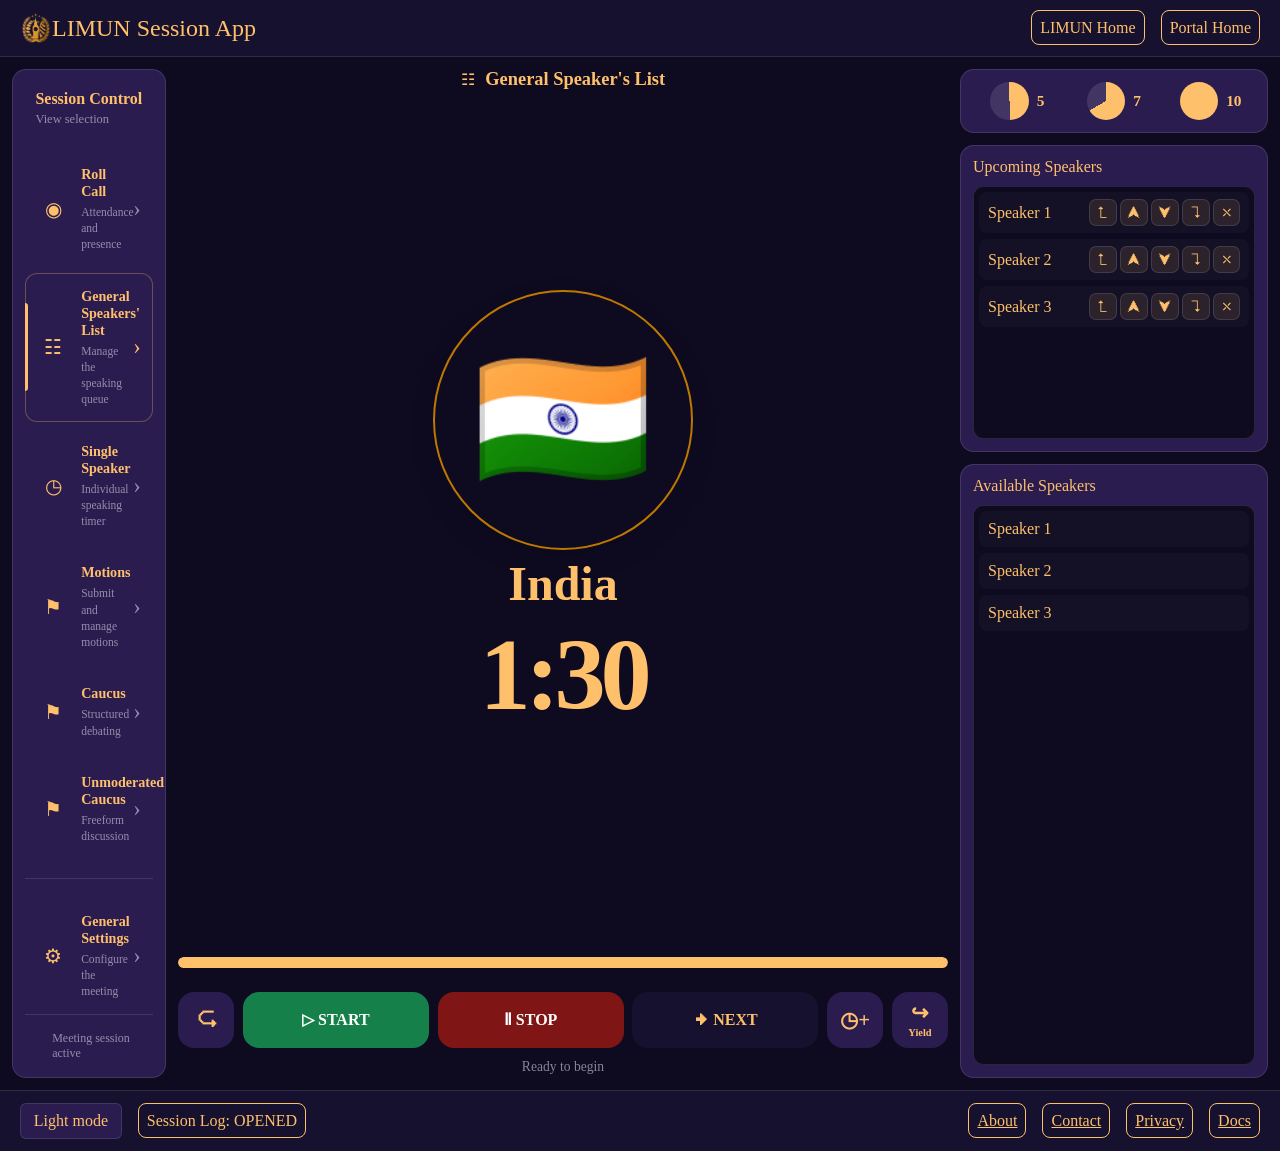
==== app.html @ 5c1986b1 "push, and new ui" ====
<!DOCTYPE html>
<html lang="en">
<head>
    <meta charset="UTF-8">
    <meta name="viewport" content="width=device-width, initial-scale=1.0">
    <title>LIMUN Session App</title>
    <link rel="stylesheet" href="static/css/app.css">
</head>
<body>
    <div class="page">
        <header class="header">
            <div class="icon-text">            
                <img src="assets/logo.png" alt="" class="icon">
                <h1>LIMUN Session App</h1>
            </div>
            <span>
                <a>LIMUN Home</a>
                <a>Portal Home</a>
            </span>
        </header>

        <main class="main-content">
            <!-- Left column -->
            <section class="content-grid">
                <div class="box">
                    <aside class="view-sidebar">
                        <div class="sidebar-heading">
                            <div>
                                <h2>Session Control</h2>
                                <p>View selection</p>
                            </div>
                        </div>

                        <nav class="view-navigation" aria-label="Meeting views">
                            <button class="view-nav-item"
                                    type="button"
                                    data-view="roll-call"
                                    aria-current="page">
                                <span class="view-icon">◉</span>
                                <span class="view-label">
                                    <strong>Roll Call</strong>
                                    <small>Attendance and presence</small>
                                </span>
                                <span class="view-chevron">›</span>
                            </button>

                            <button class="view-nav-item active"
                                    type="button"
                                    data-view="gsl">
                                <span class="view-icon">☷</span>
                                <span class="view-label">
                                    <strong>General Speakers' List</strong>
                                    <small>Manage the speaking queue</small>
                                </span>
                                <span class="view-chevron">›</span>
                            </button>
                            
                            <button class="view-nav-item"
                                    type="button"
                                    data-view="single-speaker">
                                <span class="view-icon">◷</span>
                                <span class="view-label">
                                    <strong>Single Speaker</strong>
                                    <small>Individual speaking timer</small>
                                </span>
                                <span class="view-chevron">›</span>
                            </button>
                            
                            <button class="view-nav-item"
                                    type="button"
                                    data-view="motions">
                                <span class="view-icon">⚑</span>
                                <span class="view-label">
                                    <strong>Motions</strong>
                                    <small>Submit and manage motions</small>
                                </span>
                                <span class="view-chevron">›</span>
                            </button>
                            
                            <button class="view-nav-item"
                                    type="button"
                                    data-view="motions">
                                <span class="view-icon">⚑</span>
                                <span class="view-label">
                                    <strong>Caucus</strong>
                                    <small>Structured debating</small>
                                </span>
                                <span class="view-chevron">›</span>
                            </button>
                            
                            <button class="view-nav-item"
                                    type="button"
                                    data-view="motions">
                                <span class="view-icon">⚑</span>
                                <span class="view-label">
                                    <strong>Unmoderated Caucus</strong>
                                    <small>Freeform discussion</small>
                                </span>
                                <span class="view-chevron">›</span>
                            </button>

                            <div class="sidebar-divider"></div>

                            <div class="sidebar-bottom">
                                <button class="view-nav-item"
                                        type="button"
                                        data-view="settings">
                                    <span class="view-icon">⚙</span>
                                    <span class="view-label">
                                        <strong>General Settings</strong>
                                        <small>Configure the meeting</small>
                                    </span>
                                    <span class="view-chevron">›</span>
                                </button>
                            </div>
                        </nav>

                        <div class="sidebar-footer">
                            <span class="status-indicator"></span>
                            <span>Meeting session active</span>
                        </div>
                    </aside>
                </div>

                <div class="central-column">
                    <section class="speaker-timer" aria-label="Current speaker">
                        <div class="timer-queue-heading">
                            <span aria-hidden="true">☷</span>
                            <h2>General Speaker's List</h2>
                        </div>

                        <div class="timer-main">
                            <div class="speaker-flag" id="speaker-flag">🇮🇳</div>
                            <h1 id="speaker-name">India</h1>
                            <div class="timer-display" id="timer-display" role="timer"
                                 aria-live="off">1:30</div>
                        </div>

                        <div class="timer-bottom">
                            <div class="timer-progress-row">
                                <div class="timer-track"
                                     role="progressbar"
                                     aria-label="Speaking time remaining"
                                     aria-valuemin="0"
                                     aria-valuemax="90"
                                     aria-valuenow="90"
                                     id="timer-progress">
                                    <div class="timer-progress-fill" id="timer-fill"></div>
                                </div>
                            </div>

                            <div class="timer-controls">
                                <button type="button" class="timer-icon-btn"
                                        id="reset-timer" title="Reset timer">⮎</button>
                                <button type="button" class="timer-btn start-btn"
                                        id="start-timer">▷ <span>START</span></button>
                                <button type="button" class="timer-btn stop-btn"
                                        id="stop-timer">Ⅱ <span>STOP</span></button>
                                <button type="button" class="timer-btn next-btn"
                                        id="next-speaker">🠞 <span>NEXT</span></button>
                                <button type="button" class="timer-icon-btn"
                                        id="add-time" title="Add 15 seconds">◷+</button>
                                <button type="button" class="timer-icon-btn yield-btn"
                                        id="yield-speaker" title="Yield speaking time">↪<small>Yield</small></button>
                            </div>

                            <p class="timer-status" id="timer-status" aria-live="polite">
                                Ready to begin
                            </p>
                        </div>
                    </section>
                </div>

                <!-- Right column: three rows -->
                <section class="session-panel">
                    <!-- ROW 1: Presence indicators -->
                    <div class="box presence-section">
                        <div class="presence-panel">
                            <div class="presence-item">
                                <div class="presence-ring"
                                     style="--progress: 50%;">
                                </div>
                                <span class="presence-count">5</span>
                            </div>

                            <div class="presence-item">
                                <div class="presence-ring"
                                     style="--progress: 66.67%;">
                                </div>
                                <span class="presence-count">7</span>
                            </div>

                            <div class="presence-item">
                                <div class="presence-ring"
                                     style="--progress: 100%;">
                                </div>
                                <span class="presence-count">10</span>
                            </div>
                        </div>
                    </div>

                    <!-- ROW 2: Upcoming speaker queue -->
                    <div class="box speaker-queue">
                        <h3>Upcoming Speakers</h3>
                        <div id="queue-list" class="listbox" role="listbox" aria-label="Upcoming Speakers">
                            <div class="listbox-option" role="option" aria-selected="false" tabindex="0">
                                <span class="speaker-name">Speaker 1</span>
                                <div class="queue-controls">
                                    <button type="button" data-action="top" aria-label="Move to top" title="Move to top">⮤</button>
                                    <button type="button" data-action="up" aria-label="Move up" title="Move up">⮝</button>
                                    <button type="button" data-action="down" aria-label="Move down" title="Move down">⮟</button>
                                    <button type="button" data-action="bottom" aria-label="Move to bottom" title="Move to bottom">⮧</button>
                                    <button type="button" data-action="remove" aria-label="Remove from list" title="Remove from list">⤬</button>
                                </div>
                            </div>

                            <div class="listbox-option" role="option" aria-selected="false" tabindex="0">
                                <span class="speaker-name">Speaker 2</span>
                                <div class="queue-controls">
                                    <button type="button" data-action="top" aria-label="Move to top" title="Move to top">⮤</button>
                                    <button type="button" data-action="up" aria-label="Move up" title="Move up">⮝</button>
                                    <button type="button" data-action="down" aria-label="Move down" title="Move down">⮟</button>
                                    <button type="button" data-action="bottom" aria-label="Move to bottom" title="Move to bottom">⮧</button>
                                    <button type="button" data-action="remove" aria-label="Remove from list" title="Remove from list">⤬</button>
                                </div>
                            </div>

                            <div class="listbox-option" role="option" aria-selected="false" tabindex="0">
                                <span class="speaker-name">Speaker 3</span>
                                <div class="queue-controls">
                                    <button type="button" data-action="top" aria-label="Move to top" title="Move to top">⮤</button>
                                    <button type="button" data-action="up" aria-label="Move up" title="Move up">⮝</button>
                                    <button type="button" data-action="down" aria-label="Move down" title="Move down">⮟</button>
                                    <button type="button" data-action="bottom" aria-label="Move to bottom" title="Move to bottom">⮧</button>
                                    <button type="button" data-action="remove" aria-label="Remove from list" title="Remove from list">⤬</button>
                                </div>
                            </div>
                        </div>
                    </div>

                    <!-- ROW 3: Available speakers -->
                    <div class="box available-speakers">
                        <h3>Available Speakers</h3>
                        <div id="item-list" class="listbox" role="listbox" aria-label="Upcoming Speakers">
                            <div class="listbox-option" role="option" aria-selected="false" tabindex="0">
                                <span class="speaker-name">Speaker 1</span>
                            </div>
                            <div class="listbox-option" role="option" aria-selected="false" tabindex="0">
                                <span class="speaker-name">Speaker 2</span>
                            </div>
                            <div class="listbox-option" role="option" aria-selected="false" tabindex="0">
                                <span class="speaker-name">Speaker 3</span>
                            </div>
                        </div>
                    </div>
                </section>
            </section>
        </main>

        <footer class="footer">
            <span>
                <button id="theme-toggle"
                    type="button"
                    aria-label="Switch to light mode">
                    Light mode
                </button>
                <a>Session Log: OPENED</a>
            </span>
            <span>
                <a href="#about-dialog" id="about-link">About</a>
                <a href="#contact-dialog" id="contact-link">Contact</a>
                <a href="#privacy-dialog" id="privacy-link">Privacy</a>
                <a href="#docs-dialog" id="docs-link">Docs</a>
            </span>
        </footer>
    </div>
    
    <!-- About dialog -->
    <dialog id="about-dialog" class="info-dialog">
        <div class="dialog-header">
            <h2>About</h2>
            <button type="button" class="dialog-close" aria-label="Close About dialog">&times;</button>
        </div>
        <p>This application helps you manage speakers and organise the upcoming speaker queue.</p>
    </dialog>

    <!-- Contact dialog -->
    <dialog id="contact-dialog" class="info-dialog">
        <div class="dialog-header">
            <h2>Contact</h2>
            <button type="button" class="dialog-close" aria-label="Close Contact dialog">&times;</button>
        </div>
        <p>If you experience any technical issues, please contact the team at <a href="mailto:limunportal@limun.org.uk">limunportal@limun.org.uk</a> with a description of your problem and any supporting evidence that could inform any required fixes.</p>
    </dialog>

    <!-- Privacy dialog -->
    <dialog id="privacy-dialog" class="info-dialog">
        <div class="dialog-header">
            <h2>Privacy</h2>
            <button type="button" class="dialog-close" aria-label="Close Privacy dialog">&times;</button>
        </div>
        <p>This section explains how information is collected, used, stored, and protected by the application.</p>
        <p>Replace this placeholder with your actual privacy policy.</p>
    </dialog>
    
    <!-- Documentation dialog -->
    <dialog id="docs-dialog" class="info-dialog">
        <div class="dialog-header">
            <h2>Docs</h2>
            <button type="button" class="dialog-close" aria-label="Close Documentation dialog">&times;</button>
        </div>
        <p>Some kind of open-source documentation here.</p>
    </dialog>
    
    <script>
        const themeToggle = document.getElementById("theme-toggle");
        const root = document.documentElement;

        themeToggle.addEventListener("click", () => {
            const isLight = root.dataset.theme !== "light";

            root.dataset.theme = isLight ? "light" : "dark";

            themeToggle.textContent = isLight ? "Dark mode" : "Light mode";
            themeToggle.setAttribute(
                "aria-label",
                isLight ? "Switch to dark mode" : "Switch to light mode"
            );
        });
        
        const infoLinks = {
            "about-link": "about-dialog",
            "contact-link": "contact-dialog",
            "privacy-link": "privacy-dialog",
            "docs-link": "docs-dialog"
        };
        Object.entries(infoLinks).forEach(([linkId, dialogId]) => {
            const link = document.getElementById(linkId);
            link?.addEventListener("click", event => {
                event.preventDefault();
                dialog.showModal();
            });
            
            const dialog = document.getElementById(dialogId);
            dialog?.querySelector(".dialog-close").addEventListener("click", () => {
                dialog.close();
            });

            // Close when clicking the backdrop outside the dialog.
            dialog?.addEventListener("click", event => {
                if (event.target === dialog) {
                    dialog.close();
                }
            });
        });
        
        const queueList = document.getElementById("queue-list");
        queueList.addEventListener("click", function (event) {
            const button = event.target.closest("button[data-action]");
            const option = event.target.closest(".listbox-option");

            if (!option || !queueList.contains(option)) return;

            if (!button) {
                return;
            }

            const items = [...queueList.querySelectorAll(".listbox-option")];
            const index = items.indexOf(option);
            const action = button.dataset.action;

            switch (action) {
                case "top":
                    queueList.prepend(option);
                    break;
                case "up":
                    if (index > 0) {
                        queueList.insertBefore(option, items[index - 1]);
                    }
                    break;
                case "down":
                    if (index < items.length - 1) {
                        queueList.insertBefore(items[index + 1], option);
                    }
                    break;
                case "bottom":
                    queueList.appendChild(option);
                    break;
                case "remove":
                    option.remove();
                    break;
            }
        });
        
        
        const speakers = [
            { name: "India", flag: "🇮🇳" },
            { name: "France", flag: "🇫🇷" },
            { name: "Brazil", flag: "🇧🇷" }
        ];

        const SPEAKING_TIME = 90;

        let currentSpeakerIndex = 0;
        let remainingSeconds = SPEAKING_TIME;
        let timerInterval = null;
        let isRunning = false;

        const $ = id => document.getElementById(id);

        function renderTimer() {
            const minutes = Math.floor(remainingSeconds / 60);
            const seconds = remainingSeconds % 60;

            $("timer-display").textContent =
                `${minutes}:${String(seconds).padStart(2, "0")}`;

            $("timer-fill").style.width =
                `${Math.max(0, remainingSeconds / SPEAKING_TIME * 100)}%`;

            $("timer-progress").setAttribute(
                "aria-valuenow",
                remainingSeconds
            );

            const warning = remainingSeconds <= 10;

            $("timer-fill").classList.toggle("is-warning", warning);
            $("timer-display").classList.toggle("is-warning", warning);
        }

        function renderSpeaker() {
            const speaker = speakers[currentSpeakerIndex];

            $("speaker-name").textContent = speaker.name;
            $("speaker-flag").textContent = speaker.flag;
            $("mini-name").textContent = speaker.name;
            $("mini-flag").textContent = speaker.flag;
        }

        function stopTimer() {
            clearInterval(timerInterval);
            timerInterval = null;
            isRunning = false;
            $("timer-status").textContent = "Ready to begin";
            $("timer-status").classList.remove("is-finished");
        }

        function startTimer() {
            if (remainingSeconds <= 0) {
                $("timer-status").textContent = "Reset the timer to start again";
                return;
            }

            isRunning = true;
            $("timer-status").textContent = "Speaker is speaking";
            $("timer-status").classList.remove("is-finished");

            timerInterval = setInterval(() => {
                remainingSeconds--;
                renderTimer();

                if (remainingSeconds <= 0) {
                    stopTimer();
                    $("timer-status").textContent = "Speaking time has ended";
                    $("timer-status").classList.add("is-finished");
                }
            }, 1000);
        }        

        function resetTimer() {
            stopTimer();
            remainingSeconds = SPEAKING_TIME;
            renderTimer();
            $("timer-status").textContent = "Ready to begin";
            $("timer-status").classList.remove("is-finished");
        }

        function nextSpeaker() {
            stopTimer();

            currentSpeakerIndex = (currentSpeakerIndex + 1) % speakers.length;
            remainingSeconds = SPEAKING_TIME;

            renderSpeaker();
            renderTimer();

            $("timer-status").textContent = "Ready for next speaker";
            $("timer-status").classList.remove("is-finished");
        }

        $("start-timer").addEventListener("click", startTimer);
        $("stop-timer").addEventListener("click", stopTimer);
        $("reset-timer").addEventListener("click", resetTimer);
        $("next-speaker").addEventListener("click", nextSpeaker);

        $("add-time").addEventListener("click", () => {
            remainingSeconds += 15;
            renderTimer();
            $("timer-status").textContent = "15 seconds added";
            $("timer-status").classList.remove("is-finished");
        });

        $("yield-speaker").addEventListener("click", () => {
            stopTimer();
            $("timer-status").textContent =
                "Speaker has yielded their remaining time";
        });

        $("rtr-btn").addEventListener("click", () => {
            $("timer-status").textContent =
                "Right to reply requested";
        });

        renderSpeaker();
        renderTimer();
    </script>
</body>
</html>
---- static/css/app.css ----
/* =====================================
   THEME: COLOURS AND FONTS
===================================== */

:root {
    color-scheme: dark;

    --indigo: #16112E;
    --indigo-deep: #0E0A20;
    --elizabeth: #2B1C50;
    --gold-1: #FFC06B;
    --gold-2: #BE7800;
    --hair: rgba(237, 234, 246, 0.12);
    --muted: rgba(237, 234, 246, 0.55);
}

/* Light theme overrides */
html[data-theme="light"] {
    color-scheme: light;

    --indigo: #F0EDF7;
    --indigo-deep: #FFFFFF;
    --elizabeth: #E5DFF0;
    --gold-1: #251B3D;
    --gold-2: #8A5700;
    --hair: rgba(22, 17, 46, 0.16);
    --muted: rgba(22, 17, 46, 0.65);
}

#theme-toggle {
    padding: 0.5rem 0.8rem;
    border: 1px solid var(--hair);
    border-radius: 6px;
    background: var(--elizabeth);
    color: var(--gold-1);
    font: inherit;
    cursor: pointer;
}

#theme-toggle:hover {
    border-color: var(--gold-1);
}

#theme-toggle:focus-visible {
    outline: 2px solid var(--gold-1);
    outline-offset: 3px;
}

/* =====================================
   GLOBAL
===================================== */

* {
    box-sizing: border-box;
}

html,
body {
    margin: 0;
    min-height: 100%;
    font-family: var(--sans);
}

body {
    background: var(--indigo-deep);
    color: var(--gold-1);
    -webkit-font-smoothing: antialiased;
}

button {
    font: inherit;
    color: inherit;
    cursor: pointer;
}

.icon-text {
    display: flex;
    align-items: center;
}
.icon {
    max-height: 32px;
}

/* =====================================
   PAGE: HEADER, CONTENT, FOOTER
===================================== */

.page {
    display: grid;
    grid-template-rows: auto minmax(0, 1fr) auto;
    min-height: 100vh;
}

.header,
.footer {
    display: flex;
    align-items: center;
    justify-content: space-between;
    flex-wrap: wrap;
    gap: 12px;
    padding: 12px 20px;
    background: var(--indigo);
    color: var(--gold-1);
    border-bottom: 1px solid var(--hair);
}

.header h1 {
    margin: 0;
    font-family: var(--sans);
    font-size: 24px;
    font-weight: 400;
}

.header span a {
    color: var(--gold-1);
    margin-left: 12px;
    
    border: 1px solid var(--gold-1);
    border-radius: 8px;
    padding: 8px;
}

.header span a:hover {
    color: var(--gold-2);
    background: var(--indigo-deep);
}

.footer {
    border-top: 1px solid var(--hair);
    border-bottom: none;
}

.footer span a {
    color: var(--gold-1);
    margin-left: 12px;
    
    border: 1px solid var(--gold-1);
    border-radius: 8px;
    padding: 8px;
}

.footer span a:hover {
    color: var(--gold-2);
    background: var(--indigo-deep);
}

/* =====================================
   MAIN CONTENT
===================================== */

.main-content {
    display: grid;
    grid-template-columns: minmax(0, 1fr);
    min-height: 0;
    min-width: 0;
    padding: 12px;
}

.content-grid {
    display: grid;
    grid-template-columns: minmax(0, 1fr)
                           minmax(0, 5fr)
                           minmax(0, 2fr);
    gap: 12px;
    min-height: 0;
    min-width: 0;
}

.central-column {
    min-height: 600px;
    height: 100%;
    display: flex;
    flex-direction: column;
}

/* =====================================
   SHARED BOX STYLING
===================================== */

.box {
    min-width: 0;
    min-height: 0;
    padding: 12px;
    color: var(--gold-1);
    background: var(--elizabeth);
    border: 1px solid var(--hair);
    border-radius: 14px;
}


/* =====================================
   RIGHT COLUMN: THREE ROWS
===================================== */

.session-panel {
    display: grid;
    grid-template-rows:
        auto
        minmax(130px, 1fr)
        minmax(0, 2fr);
    gap: 12px;
    min-width: 0;
    min-height: 0;
}

.session-panel > .box {
    display: flex;
    flex-direction: column;
    min-width: 0;
    min-height: 0;
    overflow: hidden;
}

.session-panel h3 {
    flex-shrink: 0;
    margin: 0 0 10px;
    color: var(--gold-1);
    font-family: var(--serif);
    font-size: 16px;
    font-weight: 400;
}


/* =====================================
   ROW 1: PRESENCE INDICATORS
===================================== */

.presence-section {
    padding: 12px;
}

.presence-panel {
    display: grid;
    grid-template-columns: repeat(3, minmax(0, 1fr));
    align-items: center;
    gap: 8px;
    width: 100%;
}

.presence-item {
    display: flex;
    align-items: center;
    justify-content: center;
    gap: 8px;
    min-width: 0;
}

/* Circular progress indicators */

.presence-ring {
    --progress: 100%;
    --ring-color: var(--gold-1);

    position: relative;
    width: clamp(28px, 3vw, 44px);
    aspect-ratio: 1;
    flex-shrink: 0;
    border-radius: 50%;

    background: conic-gradient(
        var(--ring-color) 0 var(--progress),
        rgba(237, 234, 246, 0.12) var(--progress) 100%
    );
}

/* Ring centre */

.presence-ring::before {
    content: "";
    position: absolute;
    inset: 32px;
    background: var(--elizabeth);
    border-radius: 50%;
}

.presence-count {
    color: var(--gold-1);
    font-size: clamp(14px, 1.2vw, 20px);
    font-weight: 700;
}


/* =====================================
   ROWS 2 AND 3: LISTBOXES
===================================== */

.speaker-queue,
.available-speakers {
    overflow-y: auto;
    overflow-x: hidden;
}

/* Replaces the native select element */

.listbox {
    display: flex;
    flex-direction: column;
    gap: 4px;
    width: 100%;
    height: 100%;
    max-height: 100%;
    flex: 1;
    min-width: 0;
    min-height: 0;
    overflow-y: auto;
    padding: 4px;

    color: var(--gold-1);
    background: var(--indigo-deep);
    border: 1px solid var(--hair);
    border-radius: 10px;
}

/* Individual speaker rows */

.listbox-option {
    display: flex;
    align-items: center;
    gap: 8px;
    min-height: 36px;
    margin: 1px;
    padding: 6px 8px;

    color: var(--gold-1);
    background: rgba(255, 255, 255, 0.025);
    border: 1px solid transparent;
    border-radius: 8px;

    cursor: grab;
    transition:
        background-color 0.15s ease,
        border-color 0.15s ease,
        opacity 0.15s ease;
}

.listbox-option:hover {
    background: rgba(255, 255, 255, 0.06);
    border-color: var(--hair);
}

.listbox-option:active {
    cursor: grabbing;
}

.listbox-option:focus-visible {
    outline: 2px solid var(--gold-1);
    outline-offset: -2px;
}

/* Selected speaker */

.listbox-option[aria-selected="true"] {
    background: rgba(255, 192, 107, 0.15);
    border-color: rgba(255, 192, 107, 0.35);
}

/* Speaker name */

.speaker-name {
    flex: 1;
    min-width: 0;
    overflow-wrap: anywhere;
}

/* Movement buttons */

.queue-controls {
    display: flex;
    align-items: center;
    gap: 3px;
    flex-shrink: 0;
}

.queue-controls button {
    display: inline-flex;
    align-items: center;
    justify-content: center;
    min-width: 27px;
    min-height: 27px;
    padding: 3px 6px;

    color: var(--gold-1);
    background: rgba(255, 192, 107, 0.10);
    border: 1px solid var(--hair);
    border-radius: 7px;

    font-size: 14px;
    line-height: 1;
    cursor: pointer;

    transition:
        color 0.15s ease,
        background-color 0.15s ease,
        border-color 0.15s ease;
}

.queue-controls button:hover {
    color: var(--indigo-deep);
    background: var(--gold-1);
    border-color: var(--gold-1);
}

.queue-controls button:focus-visible {
    outline: 2px solid var(--gold-1);
    outline-offset: 2px;
}

/* Drag-and-drop feedback */

.listbox-option.dragging {
    opacity: 0.4;
    background: var(--indigo);
}

.listbox-option.drag-over {
    border-top: 2px solid var(--gold-1);
}

.listbox.drag-active {
    border-color: var(--gold-2);
}


/* =====================================
   SCROLLBARS
===================================== */

.listbox {
    scrollbar-width: thin;
    scrollbar-color: var(--gold-2) var(--indigo-deep);
}

.listbox::-webkit-scrollbar {
    width: 8px;
}

.listbox::-webkit-scrollbar-track {
    background: var(--indigo-deep);
}

.listbox::-webkit-scrollbar-thumb {
    background: var(--gold-2);
    border-radius: 8px;
}

.listbox::-webkit-scrollbar-thumb:hover {
    background: var(--gold-1);
}


/* =====================================
   RESPONSIVE LAYOUT
===================================== */

@media (max-width: 850px) {
    .content-grid {
        grid-template-columns: repeat(2, minmax(0, 1fr));
    }

    .session-panel {
        grid-column: 1 / -1;
        grid-template-rows:
            auto
            minmax(160px, 1fr)
            minmax(250px, 2fr);
    }
}

@media (max-width: 550px) {
    .content-grid {
        grid-template-columns: minmax(0, 1fr);
    }

    .session-panel {
        grid-column: auto;
    }

    .header,
    .footer {
        padding: 12px;
    }

    .listbox-option {
        gap: 4px;
        padding: 5px;
    }

    .queue-controls {
        gap: 2px;
    }

    .queue-controls button {
        min-width: 24px;
        min-height: 26px;
        padding: 3px;
    }
}

.info-dialog {
    width: min(90%, 520px);
    max-height: 80vh;
    overflow-y: auto;
    padding: 1.5rem;

    color: var(--gold-1);
    background: var(--elizabeth);
    border: 1px solid var(--hair);
    border-radius: 12px;

    box-shadow: 0 20px 60px rgba(0, 0, 0, 0.4);
}

.info-dialog::backdrop {
    background: rgba(0, 0, 0, 0.65);
    backdrop-filter: blur(3px);
}

.dialog-header {
    display: flex;
    align-items: center;
    justify-content: space-between;
    gap: 1rem;
    margin-bottom: 1rem;
}

.dialog-header h2 {
    margin: 0;
    font-family: var(--serif);
}

.dialog-close {
    border: 1px solid var(--hair);
    border-radius: 6px;
    padding: 0.2rem 0.65rem;

    color: var(--gold-1);
    background: transparent;
    font-size: 1.5rem;
    cursor: pointer;
}

.dialog-close:hover {
    background: rgba(255, 192, 107, 0.12);
}

.info-dialog a {
    color: var(--gold-1);
}

/* Central speaker timer */
.speaker-timer {
    height: 100%;
    min-height: 0;
    box-sizing: border-box;

    display: flex;
    flex-direction: column;
    align-items: center;
}

.timer-main {
    flex: 1;
    min-height: 0;
    justify-content: center;
}

.timer-bottom {
    width: 100%;
    margin-top: auto;
    padding-top: 1.5rem;

    display: flex;
    flex-direction: column;
    gap: 1.5rem;
}

.timer-progress-row,
.timer-controls {
    width: 100%;
}

.timer-progress-fill.is-warning {
    background: #e53935;
}

.timer-display.is-warning {
    color: #e53935;
}

.timer-queue-heading {
    display: flex;
    align-items: center;
    justify-content: center;
    gap: 0.65rem;
    text-align: center;
}

.timer-queue-heading h2 {
    margin: 0;
    font-size: 1.15rem;
}

.current-speaker-preview {
    display: flex;
    flex-direction: column;
    align-items: center;
    gap: 0.15rem;
    font-size: 0.9rem;
}

.mini-flag {
    display: grid;
    place-items: center;
    width: 3.5rem;
    height: 3.5rem;
    border: 3px solid var(--gold-2);
    border-radius: 50%;
    background: var(--indigo-deep);
    font-size: 2rem;
}

.current-speaker-preview span {
    color: var(--muted);
}

.timer-main {
    display: flex;
    flex-direction: column;
    align-items: center;
    gap: 0.5rem;
    text-align: center;
}

.speaker-flag {
    display: grid;
    place-items: center;
    width: clamp(9rem, 20vw, 16rem);
    aspect-ratio: 1;
    border: 5px solid var(--indigo-deep);
    outline: 2px solid var(--gold-2);
    border-radius: 50%;
    background: var(--indigo-deep);
    box-shadow: 0 10px 28px rgba(0, 0, 0, 0.12);
    font-size: clamp(5rem, 12vw, 9rem);
}

.timer-main h1 {
    margin: 0;
    color: var(--gold-1);
    font-size: clamp(2rem, 4vw, 3rem);
    overflow-wrap: anywhere;
}

.timer-display {
    font-size: clamp(4rem, 8vw, 6.5rem);
    font-weight: 800;
    line-height: 1.1;
    font-variant-numeric: tabular-nums;
    letter-spacing: -0.05em;
    color: var(--gold-1);
}

.timer-progress-row {
    width: 100%;
    display: flex;
    align-items: center;
    gap: 1rem;
}

.timer-track {
    flex: 1;
    height: 0.65rem;
    overflow: hidden;
    border-radius: 99px;
    background: var(--hair);
}

.timer-progress-fill {
    width: 100%;
    height: 100%;
    border-radius: inherit;
    background: var(--gold-1);
    transition: width 0.25s linear;
}

.timer-controls {
    width: 100%;
    display: flex;
    align-items: stretch;
    gap: 0.55rem;
}

.timer-controls button {
    min-width: 0;
    border: 0;
    border-radius: 1rem;
    font: inherit;
    font-weight: 700;
    cursor: pointer;
    transition: filter 0.15s, transform 0.15s;
}

.timer-controls button:hover {
    filter: brightness(1.08);
}

.timer-controls button:active {
    transform: scale(0.97);
}

.timer-btn {
    min-height: 3.5rem;
    flex: 1;
    padding: 0.7rem 1rem;
}

.start-btn {
    color: #fff;
    background: #16804b;
}
.stop-btn {
    color: #fff;
    background: #7f1515;
}

.next-btn {
    color: var(--gold-1);
    background: var(--indigo);
}

.timer-icon-btn {
    min-width: 3.5rem !important;
    min-height: 3.5rem;
    padding: 0.5rem;
    display: flex;
    flex-direction: column;
    align-items: center;
    justify-content: center;
    gap: 0.1rem;
    color: var(--gold-1);
    background: var(--elizabeth);
    font-size: 1.3rem !important;
}

.timer-icon-btn small {
    font-size: 0.65rem;
}

.rtr-btn {
    background: #f3c18b;
    color: #69380f !important;
}

.yield-btn {
    background: var(--elizabeth);
}

.timer-status {
    min-height: 1.2rem;
    margin: -0.8rem 0 0;
    color: var(--muted);
    text-align: center;
    font-size: 0.85rem;
}

.timer-status.is-finished {
    color: #d94b4b;
    font-weight: 700;
}

.view-sidebar {
    display: flex;
    flex-direction: column;
    height: 100%;
    min-height: 0;
}

.view-navigation {
    display: flex;
    flex-direction: column;
    flex: 1;
    min-height: 0;
}

.sidebar-bottom {
    margin-top: auto;
    display: flex;
    flex-direction: column;
    gap: 0.75rem;
}

.sidebar-footer {
    margin-top: 0;
}

.sidebar-heading {
    display: flex;
    align-items: center;
    gap: 0.75rem;
    padding: 0.5rem 0.65rem 1.5rem;
}

.sidebar-heading-icon {
    display: grid;
    place-items: center;
    width: 2.5rem;
    height: 2.5rem;
    flex-shrink: 0;

    border-radius: 0.75rem;
    background: var(--elizabeth);
    color: var(--gold-1);
    font-size: 1.4rem;
}

.sidebar-heading h2 {
    margin: 0;
    font-size: 1rem;
}

.sidebar-heading p {
    margin: 0.25rem 0 0;
    color: var(--muted);
    font-size: 0.78rem;
}

.view-navigation {
    display: flex;
    flex-direction: column;
    gap: 0.4rem;
}

.view-nav-item {
    position: relative;
    display: flex;
    align-items: center;
    gap: 0.75rem;
    width: 100%;
    min-width: 0;
    padding: 0.85rem 0.7rem;

    border: 1px solid transparent;
    border-radius: 0.75rem;
    background: transparent;
    color: var(--gold-1);
    text-align: left;
    font: inherit;
    cursor: pointer;

    transition: background 0.15s, border-color 0.15s;
}

.view-nav-item:hover {
    background: rgba(255, 192, 107, 0.07);
    border-color: var(--hair);
}

.view-nav-item.active {
    background: var(--elizabeth);
    border-color: rgba(255, 192, 107, 0.3);
}

.view-nav-item.active::before {
    content: "";
    position: absolute;
    left: -1px;
    top: 20%;
    bottom: 20%;
    width: 3px;
    border-radius: 0 3px 3px 0;
    background: var(--gold-1);
}

.view-icon {
    display: grid;
    place-items: center;
    width: 2rem;
    flex-shrink: 0;
    font-size: 1.25rem;
}

.view-label {
    display: flex;
    flex: 1;
    min-width: 0;
    flex-direction: column;
    gap: 0.25rem;
}

.view-label strong {
    font-size: 0.88rem;
    font-weight: 650;
}

.view-label small {
    color: var(--muted);
    font-size: 0.72rem;
    line-height: 1.4;
}

.view-chevron {
    color: var(--muted);
    font-size: 1.4rem;
}

.view-nav-item.active .view-chevron {
    color: var(--gold-1);
}

.sidebar-divider {
    height: 1px;
    margin: 0.8rem 0;
    background: var(--hair);
}

.sidebar-footer {
    display: flex;
    align-items: center;
    gap: 0.55rem;
    margin-top: auto;
    padding: 1rem 0.65rem 0.25rem;

    border-top: 1px solid var(--hair);
    color: var(--muted);
    font-size: 0.75rem;
}

.status-indicator {
    width: 0.5rem;
    height: 0.5rem;
    flex-shrink: 0;
    border-radius: 50%;
    background: var(--dlr);
}

.view-nav-item:focus-visible {
    outline: 2px solid var(--gold-1);
    outline-offset: 3px;
}
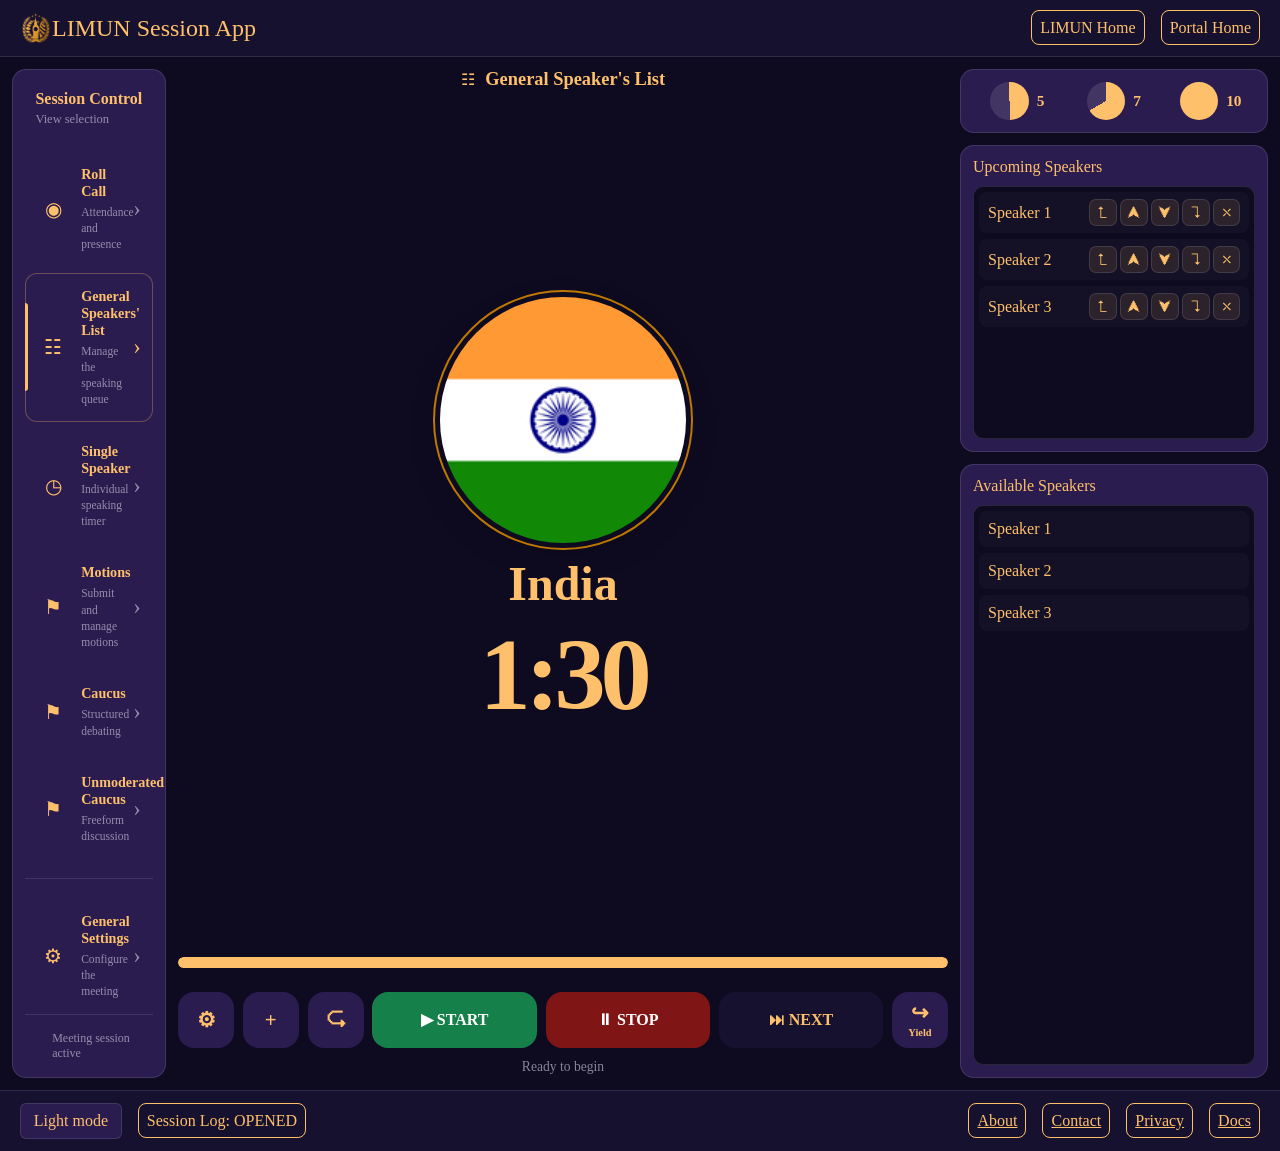
==== commit e7164968: "speaker flags" ====
--- a/app.html
+++ b/app.html
@@ -3,6 +3,8 @@
 <head>
     <meta charset="UTF-8">
     <meta name="viewport" content="width=device-width, initial-scale=1.0">
+    <meta http-equiv="pragma" content="no-cache" />
+
     <title>LIMUN Session App</title>
     <link rel="stylesheet" href="static/css/app.css">
 </head>
@@ -122,15 +124,17 @@
                     </aside>
                 </div>
 
-                <div class="central-column">
-                    <section class="speaker-timer" aria-label="Current speaker">
+                <section class="central-column">
+                    <div class="speaker-timer" aria-label="Current speaker">
                         <div class="timer-queue-heading">
                             <span aria-hidden="true">☷</span>
                             <h2>General Speaker's List</h2>
                         </div>
 
                         <div class="timer-main">
-                            <div class="speaker-flag" id="speaker-flag">🇮🇳</div>
+                            <div class="speaker-flag" id="speaker-flag">
+                                <img src="assets/un_country_flags/india.jpg">
+                            </div>
                             <h1 id="speaker-name">India</h1>
                             <div class="timer-display" id="timer-display" role="timer"
                                  aria-live="off">1:30</div>
@@ -151,15 +155,17 @@
 
                             <div class="timer-controls">
                                 <button type="button" class="timer-icon-btn"
+                                        id="time-settings" title="Time settings">⚙</button>
+                                <button type="button" class="timer-icon-btn"
+                                        id="add-time" title="Add 15 seconds">+</button>
+                                <button type="button" class="timer-icon-btn"
                                         id="reset-timer" title="Reset timer">⮎</button>
                                 <button type="button" class="timer-btn start-btn"
-                                        id="start-timer">▷ <span>START</span></button>
+                                        id="start-timer">▶ <span>START</span></button>
                                 <button type="button" class="timer-btn stop-btn"
-                                        id="stop-timer">Ⅱ <span>STOP</span></button>
+                                        id="stop-timer">⏸︎ <span>STOP</span></button>
                                 <button type="button" class="timer-btn next-btn"
-                                        id="next-speaker">🠞 <span>NEXT</span></button>
-                                <button type="button" class="timer-icon-btn"
-                                        id="add-time" title="Add 15 seconds">◷+</button>
+                                        id="next-speaker">⏭ <span>NEXT</span></button>
                                 <button type="button" class="timer-icon-btn yield-btn"
                                         id="yield-speaker" title="Yield speaking time">↪<small>Yield</small></button>
                             </div>
@@ -168,8 +174,8 @@
                                 Ready to begin
                             </p>
                         </div>
-                    </section>
-                </div>
+                    </div>
+                </section>
 
                 <!-- Right column: three rows -->
                 <section class="session-panel">
@@ -241,7 +247,7 @@
                     <!-- ROW 3: Available speakers -->
                     <div class="box available-speakers">
                         <h3>Available Speakers</h3>
-                        <div id="item-list" class="listbox" role="listbox" aria-label="Upcoming Speakers">
+                        <div id="available-list" class="listbox" role="listbox" aria-label="Upcoming Speakers">
                             <div class="listbox-option" role="option" aria-selected="false" tabindex="0">
                                 <span class="speaker-name">Speaker 1</span>
                             </div>
@@ -313,10 +319,10 @@
     </dialog>
     
     <script>
-        const themeToggle = document.getElementById("theme-toggle");
         const root = document.documentElement;
-
-        themeToggle.addEventListener("click", () => {
+        const $ = id => document.getElementById(id);
+
+        $("theme-toggle").addEventListener("click", () => {
             const isLight = root.dataset.theme !== "light";
 
             root.dataset.theme = isLight ? "light" : "dark";
@@ -354,8 +360,7 @@
             });
         });
         
-        const queueList = document.getElementById("queue-list");
-        queueList.addEventListener("click", function (event) {
+        $("queue-list").addEventListener("click", function (event) {
             const button = event.target.closest("button[data-action]");
             const option = event.target.closest(".listbox-option");
 
@@ -392,11 +397,10 @@
             }
         });
         
-        
         const speakers = [
-            { name: "India", flag: "🇮🇳" },
-            { name: "France", flag: "🇫🇷" },
-            { name: "Brazil", flag: "🇧🇷" }
+            { name: "India", flag: "assets/un_country_flags/india.jpg" },
+            { name: "France", flag: "assets/un_country_flags/france.jpg" },
+            { name: "Brazil", flag: "assets/un_country_flags/brazil.jpg" }
         ];
 
         const SPEAKING_TIME = 90;
@@ -406,8 +410,6 @@
         let timerInterval = null;
         let isRunning = false;
 
-        const $ = id => document.getElementById(id);
-
         function renderTimer() {
             const minutes = Math.floor(remainingSeconds / 60);
             const seconds = remainingSeconds % 60;
@@ -433,9 +435,7 @@
             const speaker = speakers[currentSpeakerIndex];
 
             $("speaker-name").textContent = speaker.name;
-            $("speaker-flag").textContent = speaker.flag;
-            $("mini-name").textContent = speaker.name;
-            $("mini-flag").textContent = speaker.flag;
+            $("speaker-flag").children[0].src = speaker.flag;
         }
 
         function stopTimer() {
@@ -507,13 +507,15 @@
                 "Speaker has yielded their remaining time";
         });
 
-        $("rtr-btn").addEventListener("click", () => {
-            $("timer-status").textContent =
-                "Right to reply requested";
-        });
-
         renderSpeaker();
         renderTimer();
+
+        var children = document.getElementById("queue-list").children;
+        for (var i = 0; i < children.length; i++) {
+            var tableChild = children[i];
+            var numSubChild = tableChild.children.length;
+            console.log(`${tableChild} ${numSubChild}`);
+        }
     </script>
 </body>
 </html>
--- a/static/css/app.css
+++ b/static/css/app.css
@@ -636,12 +636,22 @@
     place-items: center;
     width: clamp(9rem, 20vw, 16rem);
     aspect-ratio: 1;
+
     border: 5px solid var(--indigo-deep);
     outline: 2px solid var(--gold-2);
     border-radius: 50%;
+
     background: var(--indigo-deep);
     box-shadow: 0 10px 28px rgba(0, 0, 0, 0.12);
-    font-size: clamp(5rem, 12vw, 9rem);
+
+    overflow: hidden;
+}
+
+.speaker-flag img {
+    width: 100%;
+    height: 100%;
+    object-fit: cover;
+    display: block;
 }
 
 .timer-main h1 {
